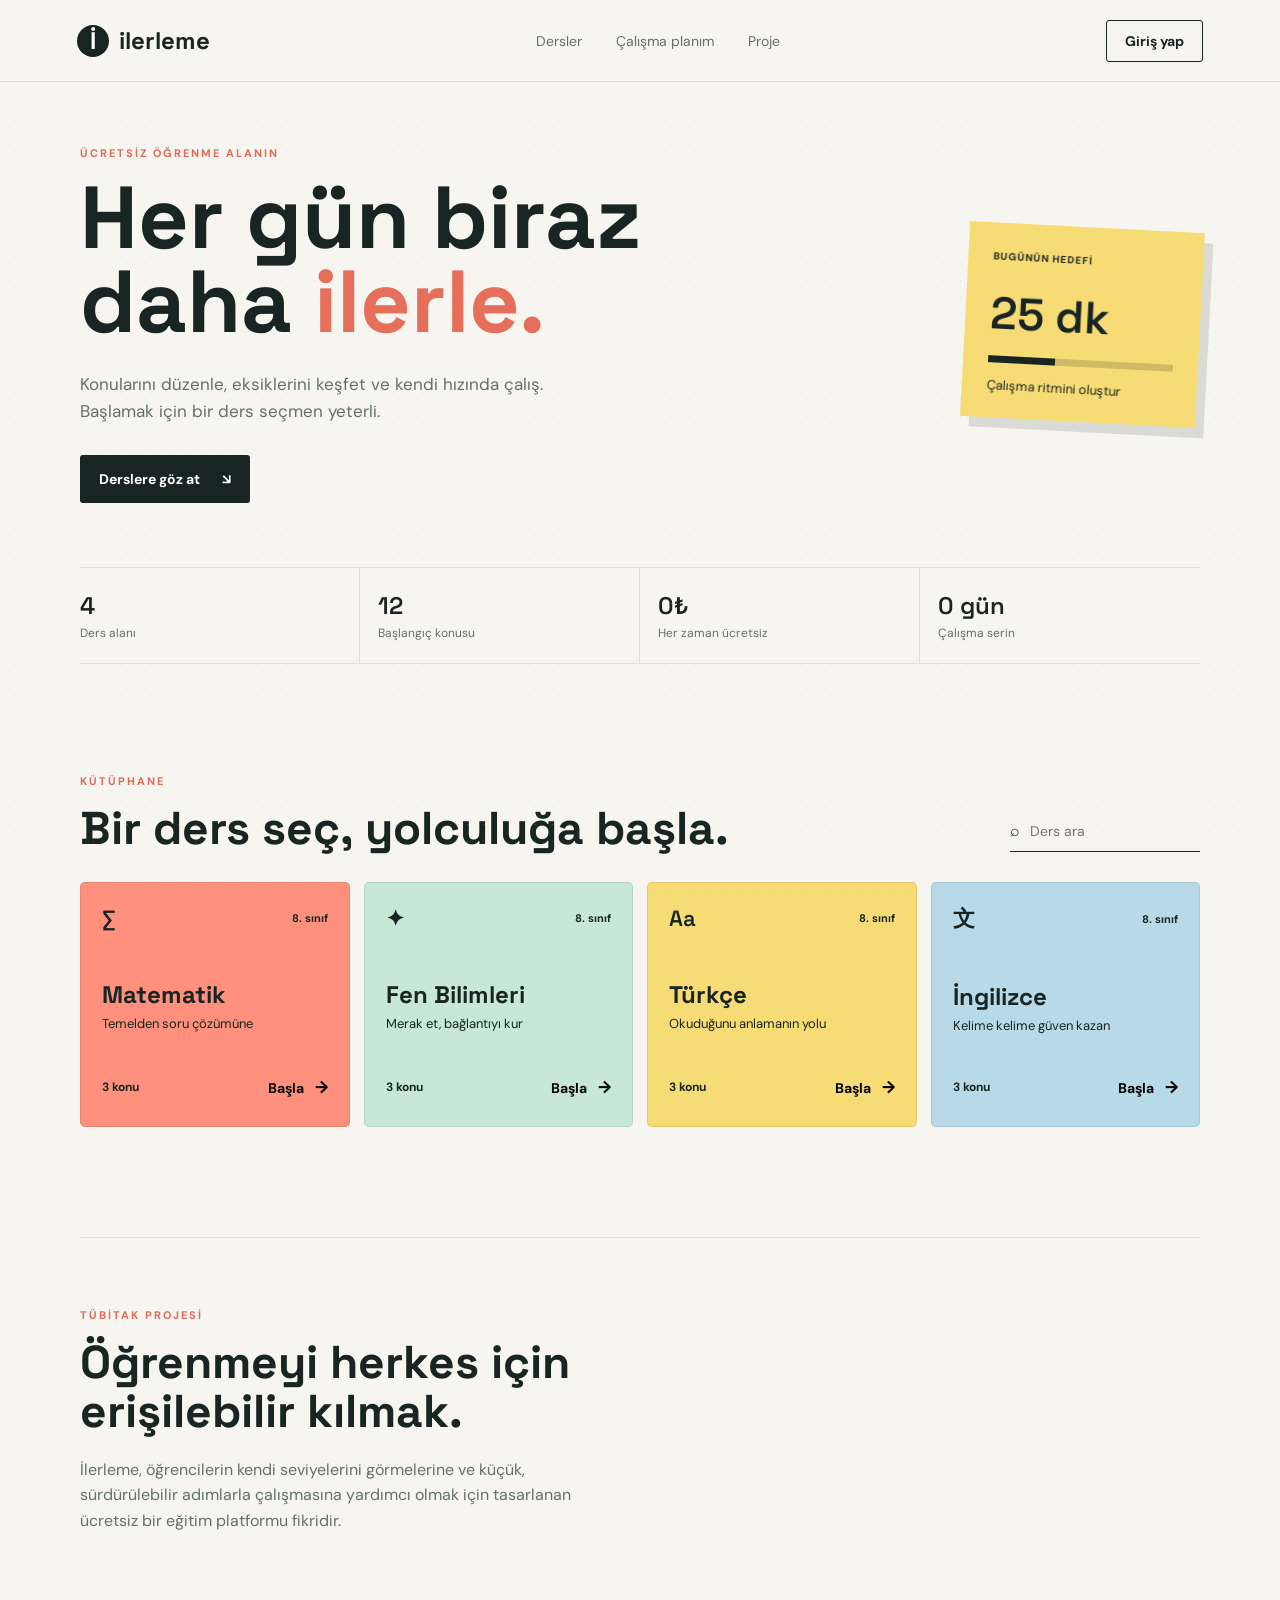
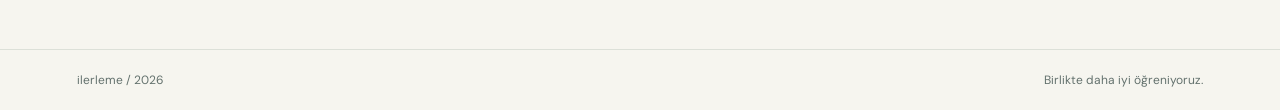
==== index.html @ 88f0dbad "Add files via upload" ====
<!doctype html>
<html lang="tr">
<head>
  <meta charset="UTF-8">
  <meta name="viewport" content="width=device-width, initial-scale=1.0">
  <meta name="description" content="Ücretsiz ve düzenli ders çalışma platformu.">
  <title>İlerleme | Ücretsiz Ders Çalışma</title>
  <link rel="stylesheet" href="style.css">
</head>
<body>
  <header class="topbar">
    <a class="brand" href="#anasayfa" aria-label="İlerleme ana sayfa">
      <span class="brand-mark">İ</span>
      <span>ilerleme</span>
    </a>
    <nav aria-label="Ana menü">
      <a href="#dersler">Dersler</a>
      <a href="#plan">Çalışma planım</a>
      <a href="#hakkinda">Proje</a>
    </nav>
    <button class="profile-button" type="button" id="profileButton">Giriş yap</button>
  </header>

  <main id="anasayfa">
    <section class="hero section-wrap">
      <div class="hero-copy">
        <p class="eyebrow">Ücretsiz öğrenme alanın</p>
        <h1>Her gün biraz daha <em>ilerle.</em></h1>
        <p class="hero-text">Konularını düzenle, eksiklerini keşfet ve kendi hızında çalış. Başlamak için bir ders seçmen yeterli.</p>
        <a class="primary-button" href="#dersler">Derslere göz at <span aria-hidden="true">↘</span></a>
      </div>
      <div class="hero-note" aria-label="Bugünün çalışma hedefi">
        <span class="note-label">BUGÜNÜN HEDEFİ</span>
        <strong>25 dk</strong>
        <div class="progress-line"><span></span></div>
        <p>Çalışma ritmini oluştur</p>
      </div>
    </section>

    <section class="stats section-wrap" id="plan">
      <div><strong>4</strong><span>Ders alanı</span></div>
      <div><strong>12</strong><span>Başlangıç konusu</span></div>
      <div><strong>0₺</strong><span>Her zaman ücretsiz</span></div>
      <div class="streak"><strong>0 gün</strong><span>Çalışma serin</span></div>
    </section>

    <section class="courses section-wrap" id="dersler">
      <div class="section-heading">
        <div>
          <p class="eyebrow">Kütüphane</p>
          <h2>Bir ders seç, yolculuğa başla.</h2>
        </div>
        <label class="search-box"><span aria-hidden="true">⌕</span><input id="courseSearch" type="search" placeholder="Ders ara"></label>
      </div>
      <div class="course-grid" id="courseGrid">
        <article class="course-card coral" data-course="Matematik">
          <div class="card-top"><span class="course-icon">∑</span><span class="level">8. sınıf</span></div>
          <h3>Matematik</h3><p>Temelden soru çözümüne</p>
          <div class="card-bottom"><span>3 konu</span><button class="start-button" type="button" data-course="Matematik">Başla <span aria-hidden="true">→</span></button></div>
        </article>
        <article class="course-card mint" data-course="Fen Bilimleri">
          <div class="card-top"><span class="course-icon">✦</span><span class="level">8. sınıf</span></div>
          <h3>Fen Bilimleri</h3><p>Merak et, bağlantıyı kur</p>
          <div class="card-bottom"><span>3 konu</span><button class="start-button" type="button" data-course="Fen Bilimleri">Başla <span aria-hidden="true">→</span></button></div>
        </article>
        <article class="course-card yellow" data-course="Türkçe">
          <div class="card-top"><span class="course-icon">Aa</span><span class="level">8. sınıf</span></div>
          <h3>Türkçe</h3><p>Okuduğunu anlamanın yolu</p>
          <div class="card-bottom"><span>3 konu</span><button class="start-button" type="button" data-course="Türkçe">Başla <span aria-hidden="true">→</span></button></div>
        </article>
        <article class="course-card blue" data-course="İngilizce">
          <div class="card-top"><span class="course-icon">文</span><span class="level">8. sınıf</span></div>
          <h3>İngilizce</h3><p>Kelime kelime güven kazan</p>
          <div class="card-bottom"><span>3 konu</span><button class="start-button" type="button" data-course="İngilizce">Başla <span aria-hidden="true">→</span></button></div>
        </article>
      </div>
      <p class="empty-state" id="emptyState" hidden>Aramana uygun bir ders bulamadık.</p>
    </section>

    <section class="about section-wrap" id="hakkinda">
      <p class="eyebrow">TÜBİTAK projesi</p>
      <h2>Öğrenmeyi herkes için erişilebilir kılmak.</h2>
      <p>İlerleme, öğrencilerin kendi seviyelerini görmelerine ve küçük, sürdürülebilir adımlarla çalışmasına yardımcı olmak için tasarlanan ücretsiz bir eğitim platformu fikridir.</p>
    </section>
  </main>

  <div class="toast" id="toast" role="status" aria-live="polite"></div>
  <footer><span>ilerleme / 2026</span><span>Birlikte daha iyi öğreniyoruz.</span></footer>
  <script src="script.js"></script>
</body>
</html>
---- style.css ----
@import url('https://fonts.googleapis.com/css2?family=DM+Sans:wght@400;500;700&family=Space+Grotesk:wght@500;600;700&display=swap');

:root { --ink: #182522; --muted: #63716d; --paper: #f6f5ef; --line: #dce0d8; --green: #c7e8d6; --coral: #ff907e; --yellow: #f7dc75; --blue: #b8d9e8; }
* { box-sizing: border-box; }
html { scroll-behavior: smooth; }
body { margin: 0; color: var(--ink); background: var(--paper); font-family: 'DM Sans', sans-serif; }
body::before { content: ''; position: fixed; inset: 0; pointer-events: none; opacity: .28; background-image: radial-gradient(#a2afa7 .6px, transparent .6px); background-size: 17px 17px; }
a { color: inherit; text-decoration: none; }
.topbar { position: relative; z-index: 1; height: 82px; padding: 0 6vw; display: flex; align-items: center; justify-content: space-between; border-bottom: 1px solid var(--line); background: rgba(246,245,239,.88); backdrop-filter: blur(12px); }
.brand { display: flex; align-items: center; gap: 10px; font: 700 24px 'Space Grotesk', sans-serif; letter-spacing: 0; }
.brand-mark { width: 32px; height: 32px; display: grid; place-items: center; color: white; background: var(--ink); border-radius: 50%; }
nav { display: flex; gap: 34px; color: var(--muted); font-size: 14px; } nav a:hover { color: var(--ink); }
button, .primary-button { border: 0; cursor: pointer; font: 700 14px 'DM Sans', sans-serif; }
.profile-button { padding: 11px 18px; border: 1px solid var(--ink); border-radius: 3px; color: var(--ink); background: transparent; }
.section-wrap { width: min(1120px, 88vw); margin-inline: auto; }
.hero { min-height: 485px; display: flex; align-items: center; justify-content: space-between; gap: 70px; }
.hero-copy { max-width: 650px; animation: rise .7s ease-out both; }
.eyebrow { margin: 0 0 16px; color: #de6a58; font-size: 11px; font-weight: 700; letter-spacing: 2px; text-transform: uppercase; }
h1, h2, h3 { font-family: 'Space Grotesk', sans-serif; letter-spacing: 0; } h1 { max-width: 620px; margin: 0; font-size: clamp(48px, 7vw, 88px); line-height: .96; } h1 em { color: #e56f5b; font-style: normal; }
.hero-text { max-width: 470px; margin: 26px 0 30px; color: var(--muted); font-size: 17px; line-height: 1.6; }
.primary-button { display: inline-flex; align-items: center; gap: 22px; padding: 15px 19px; color: white; background: var(--ink); border-radius: 3px; transition: transform .2s, background .2s; } .primary-button:hover { transform: translateY(-3px); background: #e56f5b; }
.hero-note { width: 235px; padding: 27px 25px 24px; transform: rotate(3deg); background: var(--yellow); box-shadow: 9px 10px 0 rgba(24,37,34,.12); animation: float-in .8s .15s ease-out both; } .note-label { display: block; font-size: 10px; font-weight: 700; letter-spacing: 1px; } .hero-note strong { display: block; margin: 22px 0 14px; font: 600 45px 'Space Grotesk', sans-serif; } .hero-note p { margin: 14px 0 0; font-size: 13px; }
.progress-line { height: 7px; background: rgba(24,37,34,.18); } .progress-line span { display: block; width: 36%; height: 100%; background: var(--ink); }
.stats { display: grid; grid-template-columns: repeat(4, 1fr); border-block: 1px solid var(--line); } .stats div { padding: 22px 18px; border-right: 1px solid var(--line); } .stats div:first-child { padding-left: 0; } .stats div:last-child { border: 0; } .stats strong, .stats span { display: block; } .stats strong { font: 600 24px 'Space Grotesk', sans-serif; } .stats span { margin-top: 4px; color: var(--muted); font-size: 12px; }
.courses { padding-block: 110px; } .section-heading { display: flex; align-items: end; justify-content: space-between; gap: 20px; margin-bottom: 30px; } h2 { margin: 0; font-size: clamp(30px, 4vw, 46px); line-height: 1.05; } .search-box { display: flex; align-items: center; gap: 8px; width: 190px; padding: 10px 0; border-bottom: 1px solid var(--ink); } .search-box input { width: 100%; border: 0; outline: 0; color: var(--ink); background: transparent; font: 14px 'DM Sans', sans-serif; }
.course-grid { display: grid; grid-template-columns: repeat(4, 1fr); gap: 14px; } .course-card { min-height: 245px; padding: 21px; display: flex; flex-direction: column; border: 1px solid rgba(24,37,34,.1); border-radius: 5px; transition: transform .2s, box-shadow .2s; } .course-card:hover { transform: translateY(-6px) rotate(-1deg); box-shadow: 6px 7px 0 rgba(24,37,34,.12); } .coral { background: var(--coral); } .mint { background: var(--green); } .yellow { background: var(--yellow); } .blue { background: var(--blue); } .card-top, .card-bottom { display: flex; align-items: center; justify-content: space-between; } .course-icon { font: 600 22px 'Space Grotesk', sans-serif; } .level { font-size: 11px; font-weight: 700; } .course-card h3 { margin: 47px 0 5px; font-size: 24px; } .course-card p { margin: 0; font-size: 13px; } .card-bottom { margin-top: auto; font-size: 12px; font-weight: 700; } .start-button { padding: 7px 0; background: transparent; } .start-button span { margin-left: 8px; font-size: 17px; }
.empty-state { color: var(--muted); } .about { padding: 70px 0 115px; border-top: 1px solid var(--line); } .about h2 { max-width: 580px; } .about > p:last-child { max-width: 510px; margin: 22px 0 0; color: var(--muted); line-height: 1.6; }
footer { position: relative; display: flex; justify-content: space-between; padding: 22px 6vw; color: var(--muted); border-top: 1px solid var(--line); font-size: 12px; }
.toast { position: fixed; z-index: 4; right: 22px; bottom: 22px; padding: 14px 18px; color: white; background: var(--ink); opacity: 0; transform: translateY(15px); transition: .25s; pointer-events: none; } .toast.show { opacity: 1; transform: translateY(0); }
@keyframes rise { from { opacity: 0; transform: translateY(18px); } to { opacity: 1; transform: none; } } @keyframes float-in { from { opacity: 0; transform: translateY(15px) rotate(3deg); } to { opacity: 1; transform: rotate(3deg); } }
@media (max-width: 760px) { .topbar { height: 70px; padding: 0 6vw; } nav { display: none; } .hero { min-height: 590px; display: block; padding-top: 90px; } .hero-note { margin: 56px auto 0; } .stats { grid-template-columns: repeat(2, 1fr); } .stats div, .stats div:first-child { padding: 17px 12px; } .stats div:nth-child(2) { border-right: 0; } .section-heading { display: block; } .search-box { margin-top: 25px; width: 100%; } .course-grid { grid-template-columns: repeat(2, 1fr); } .course-card { min-height: 220px; padding: 16px; } .course-card h3 { margin-top: 35px; font-size: 20px; } footer { display: block; line-height: 2; } }
@media (max-width: 420px) { .course-grid { grid-template-columns: 1fr; } .course-card { min-height: 190px; } }
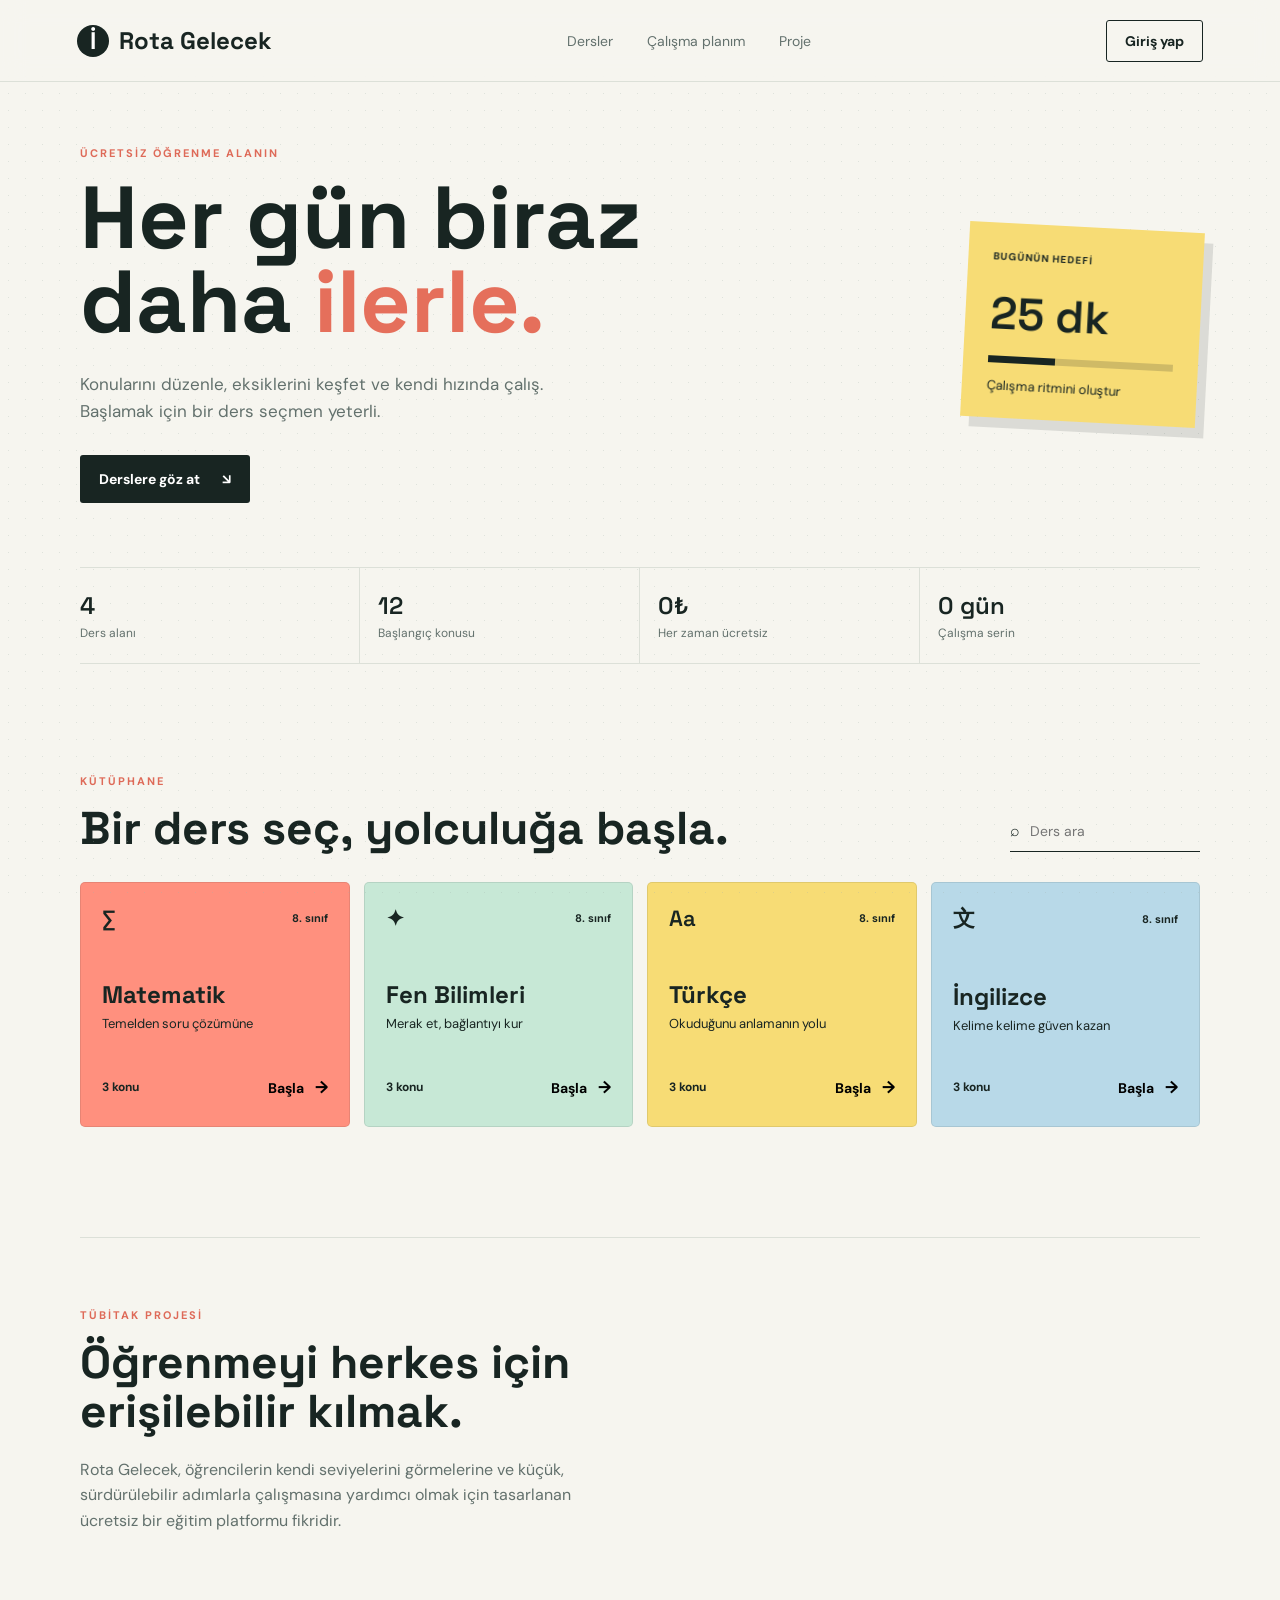
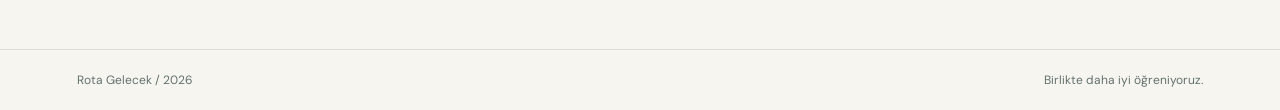
==== commit 09313841: "Change title and branding in index.html Updated the title and branding from 'İlerleme' to 'Rota Gele" ====
--- a/index.html
+++ b/index.html
@@ -4,14 +4,14 @@
   <meta charset="UTF-8">
   <meta name="viewport" content="width=device-width, initial-scale=1.0">
   <meta name="description" content="Ücretsiz ve düzenli ders çalışma platformu.">
-  <title>İlerleme | Ücretsiz Ders Çalışma</title>
+  <title>Rota Gelecek | Ücretsiz Ders Çalışma</title>
   <link rel="stylesheet" href="style.css">
 </head>
 <body>
   <header class="topbar">
-    <a class="brand" href="#anasayfa" aria-label="İlerleme ana sayfa">
+    <a class="brand" href="#anasayfa" aria-label="Rota Gelecek ana sayfa">
       <span class="brand-mark">İ</span>
-      <span>ilerleme</span>
+      <span>Rota Gelecek</span>
     </a>
     <nav aria-label="Ana menü">
       <a href="#dersler">Dersler</a>
@@ -80,12 +80,12 @@
     <section class="about section-wrap" id="hakkinda">
       <p class="eyebrow">TÜBİTAK projesi</p>
       <h2>Öğrenmeyi herkes için erişilebilir kılmak.</h2>
-      <p>İlerleme, öğrencilerin kendi seviyelerini görmelerine ve küçük, sürdürülebilir adımlarla çalışmasına yardımcı olmak için tasarlanan ücretsiz bir eğitim platformu fikridir.</p>
+      <p>Rota Gelecek, öğrencilerin kendi seviyelerini görmelerine ve küçük, sürdürülebilir adımlarla çalışmasına yardımcı olmak için tasarlanan ücretsiz bir eğitim platformu fikridir.</p>
     </section>
   </main>
 
   <div class="toast" id="toast" role="status" aria-live="polite"></div>
-  <footer><span>ilerleme / 2026</span><span>Birlikte daha iyi öğreniyoruz.</span></footer>
+  <footer><span>Rota Gelecek / 2026</span><span>Birlikte daha iyi öğreniyoruz.</span></footer>
   <script src="script.js"></script>
 </body>
 </html>
